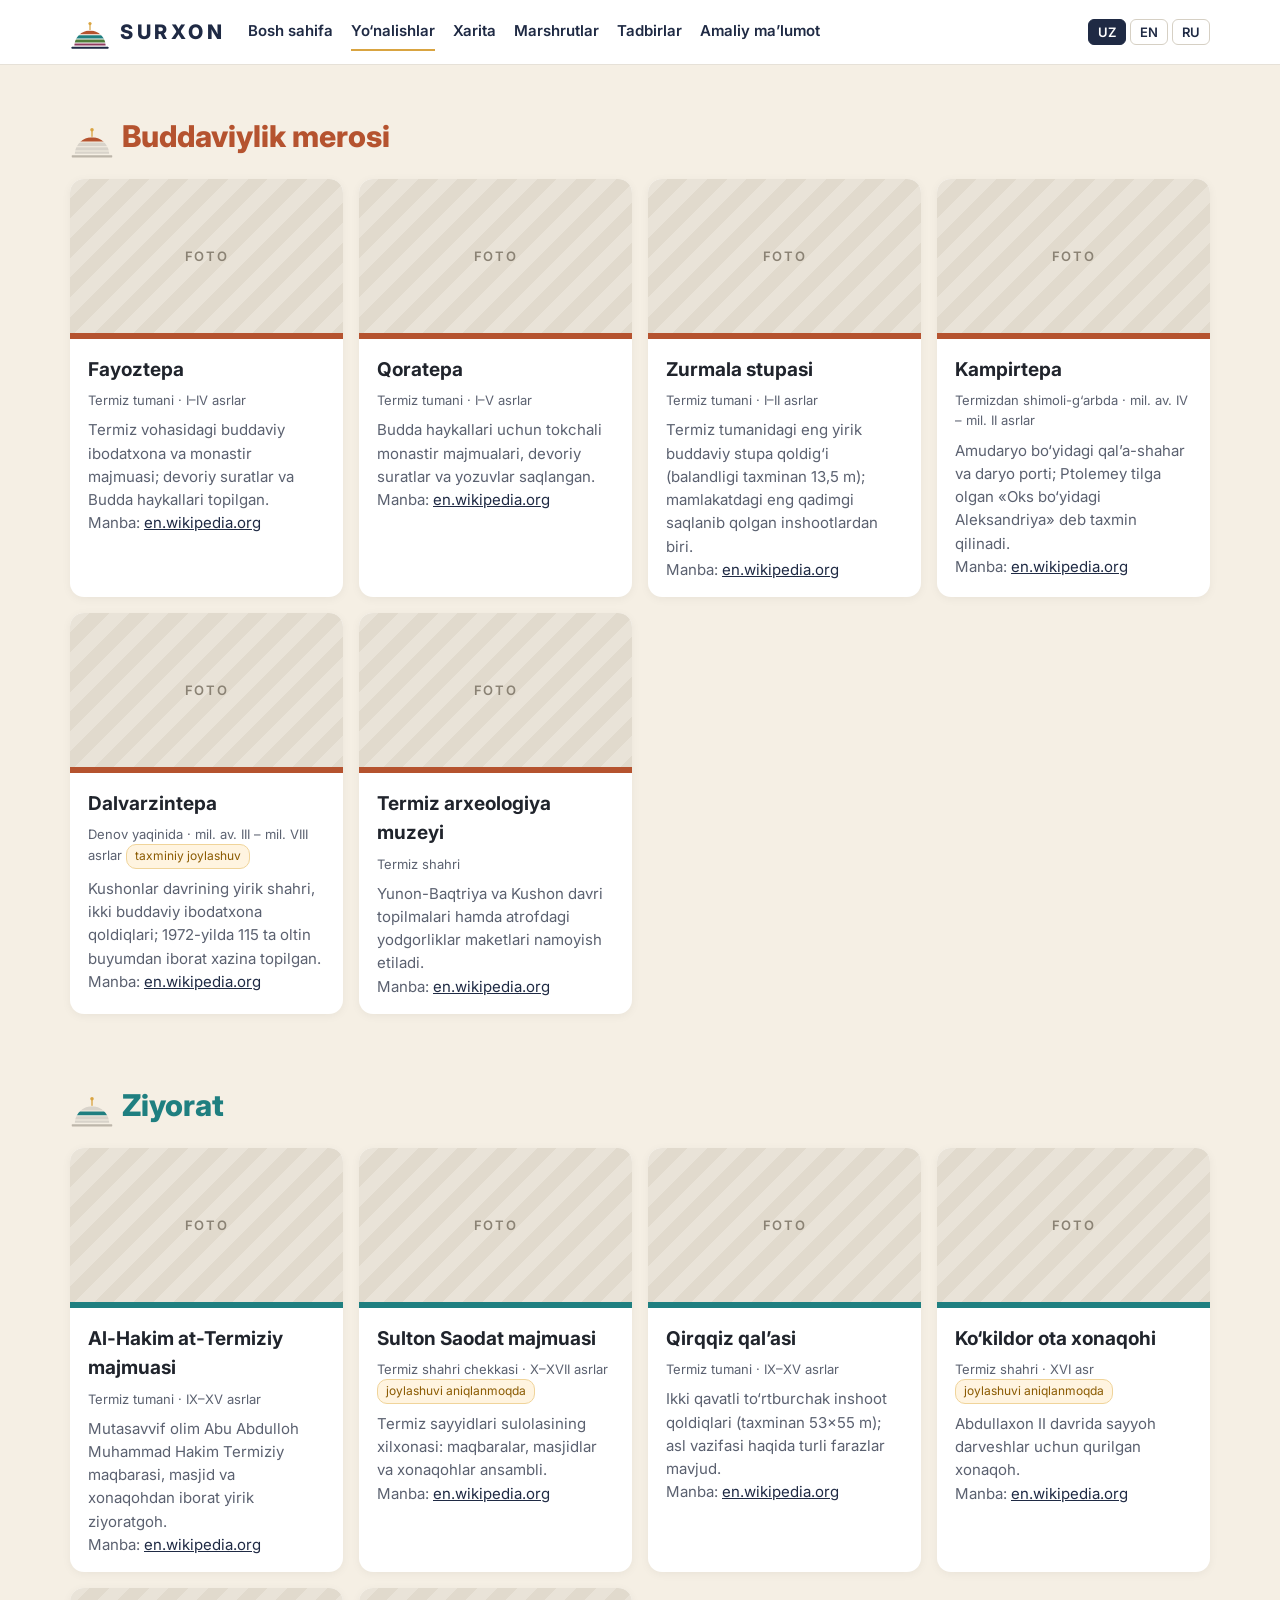
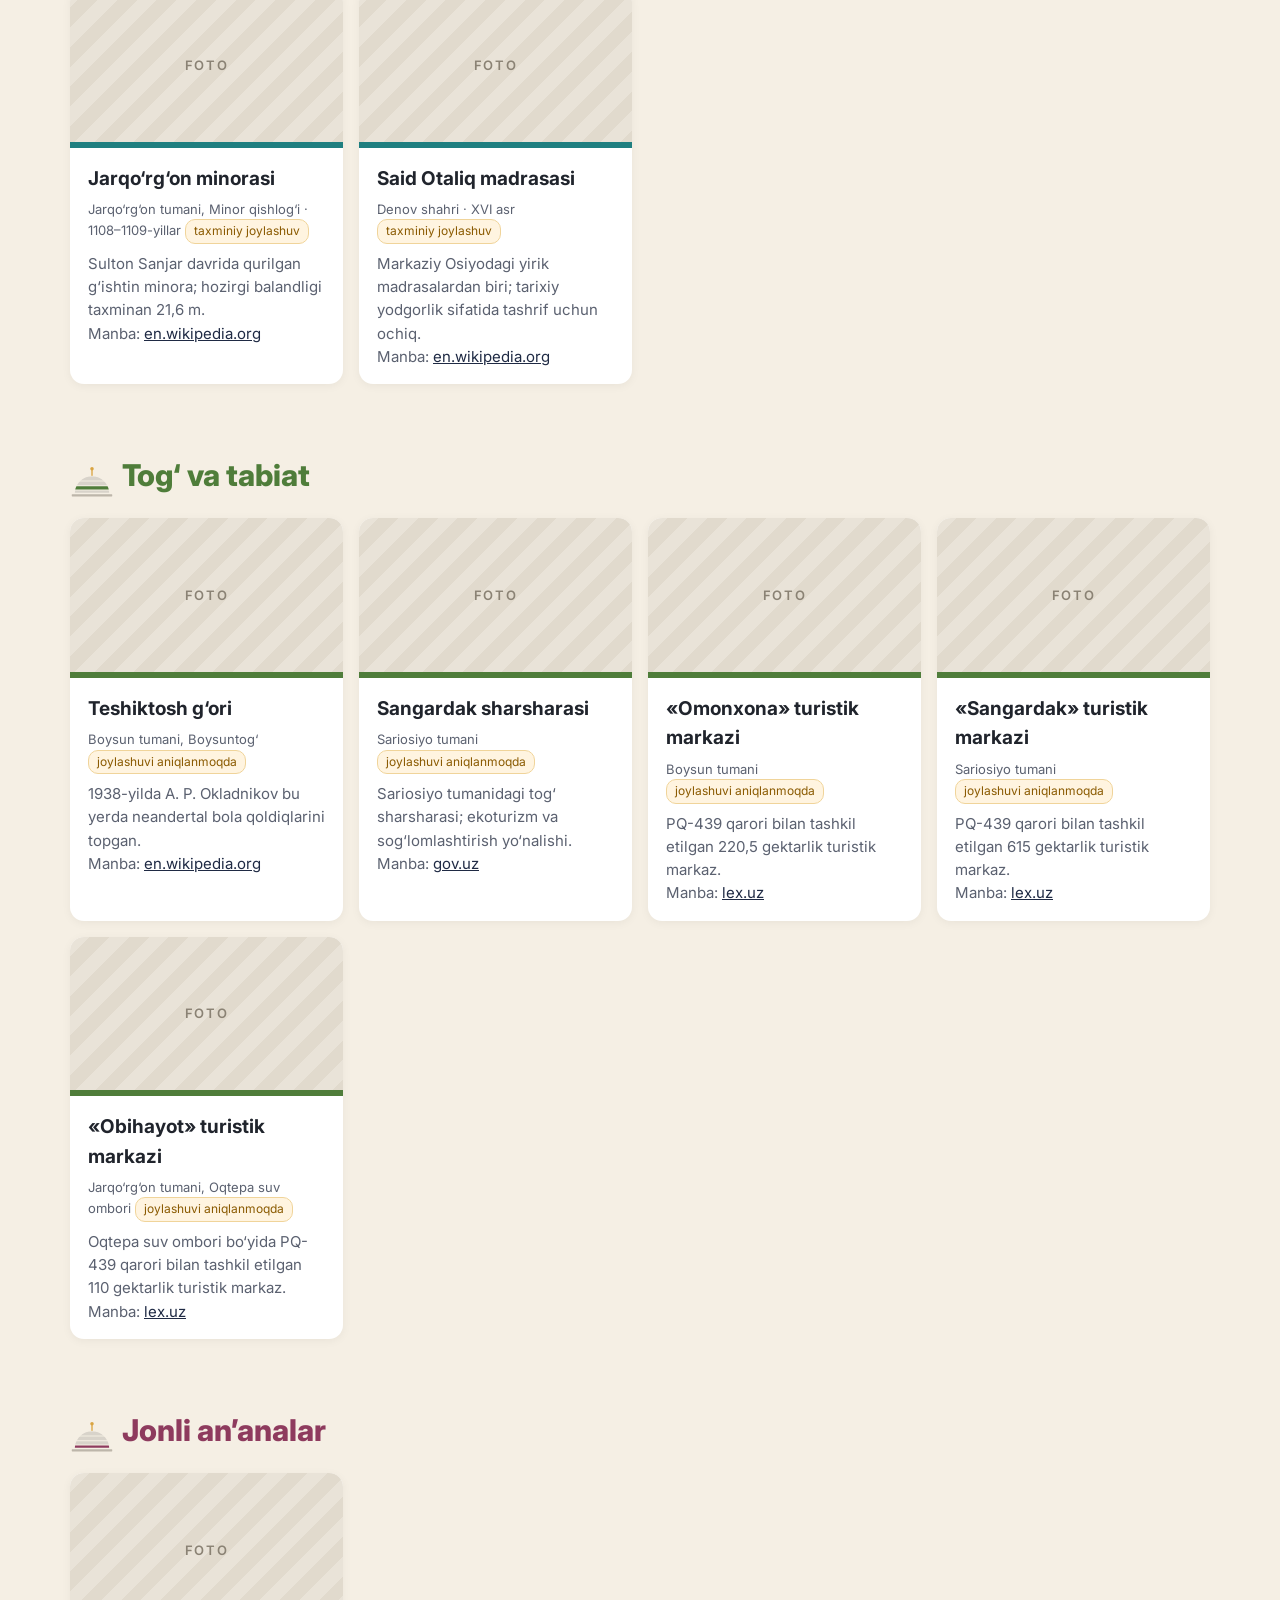
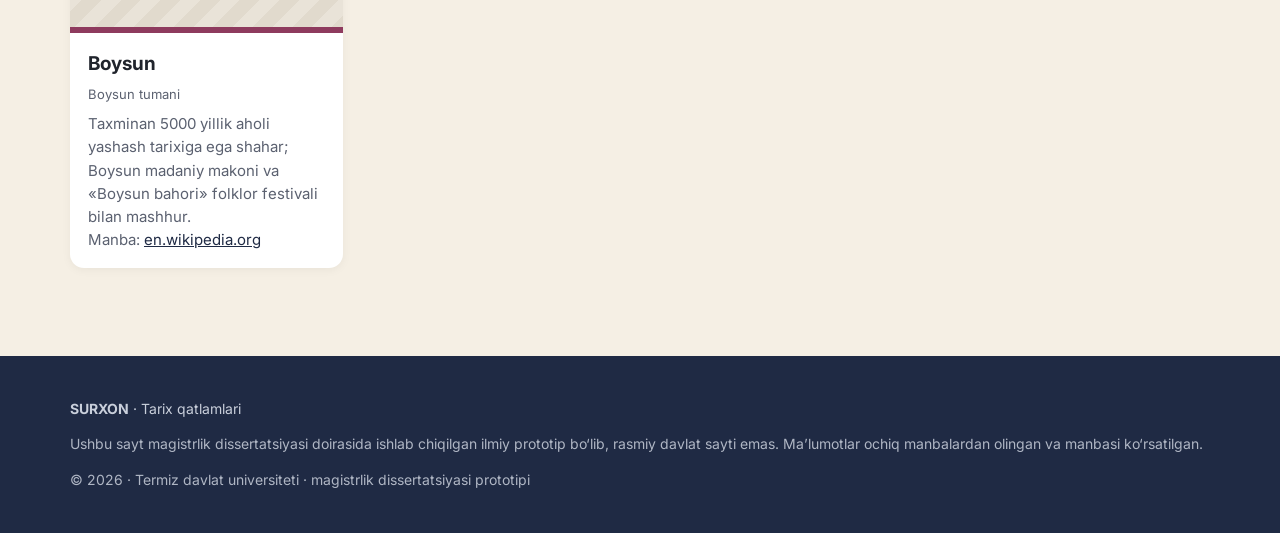
==== yonalishlar.html @ 80e91e6a "SURXON platformasi: ma’lumotlar bazasi, xarita, sahifalar Co-Authored-By: Claude Opus 5.5 <noreply@a" ====
<!doctype html>
<html lang="uz">
<head>
<meta charset="utf-8">
<meta name="viewport" content="width=device-width, initial-scale=1">
<title>Yo‘nalishlar · SURXON</title>
<meta name="description" content="Surxondaryo viloyati turizm salohiyatini raqamli targ‘ib qilish tizimi — ilmiy prototip.">
<link rel="icon" href="img/favicon.svg" type="image/svg+xml">
<link rel="stylesheet" href="css/style.css">
<script src="data/obyektlar.js"></script>
<script src="js/common.js"></script>
</head>
<body>
<main id="main" class="wrap" style="padding-top:28px"><div id="sections"></div></main>
<script>
header("yonalishlar.html");
window.pageRender = () => {
  document.getElementById("sections").innerHTML = Object.entries(CLUSTERS).map(([k, c]) => {
    const items = objects().filter(f => f.properties.klaster === k).map(f => {
      const p = f.properties;
      const warn = !f.geometry ? `<span class="badge-warn">${t("no_coords")}</span>` : (p.aniqlik === "taxminiy" ? `<span class="badge-warn">${t("approx")}</span>` : "");
      return `<article class="card obj"><div class="photo">FOTO</div><div class="bar" style="background:${c.color}"></div><div class="body">
        <h3>${field(p,"nomi")}</h3><div class="meta">${p.tuman}${p.davr && p.davr!=="–" ? " · "+p.davr : ""} ${warn}</div>
        <p>${field(p,"tavsif")}</p><p class="src">${t("source")}: <a href="${p.manba}" target="_blank" rel="noopener">${new URL(p.manba).hostname}</a></p></div></article>`;
    }).join("");
    return `<section class="block" id="${k}" style="padding-top:20px"><h2 style="color:${c.color}"><img src="img/${k}.svg" alt="" style="width:44px;display:inline-block;vertical-align:middle;margin-right:8px">${cname(k)}</h2><div class="objs">${items}</div></section>`;
  }).join("");
};
render();
if (location.hash) setTimeout(() => document.querySelector(location.hash)?.scrollIntoView(), 50);
</script>
</body></html>
---- css/style.css ----
/* SURXON brendbuki asosidagi uslublar (3.1-§, 3.2-jadval) */
@import url("https://fonts.googleapis.com/css2?family=Inter:wght@400;600;700;800&display=swap");
:root {
  --navy: #1F2A44; --gold: #D9A441; --stone: #F5EFE4; --ink: #20242C; --muted: #5b6170;
  --bud: #B5532F; --zi: #1F7F80; --eko: #4F7D3A; --etn: #8E3B5E;
  --radius: 14px; --max: 1180px;
}
* { box-sizing: border-box; }
html, body { margin: 0; }
body { font-family: "Inter", system-ui, sans-serif; color: var(--ink); background: var(--stone); line-height: 1.55; }
a { color: var(--navy); }
img { max-width: 100%; display: block; }
.wrap { max-width: var(--max); margin: 0 auto; padding: 0 20px; }
.skip { position: absolute; left: -9999px; } .skip:focus { left: 12px; top: 12px; background: #fff; padding: 8px; z-index: 9999; }

/* header */
header.site { background: #fff; border-bottom: 1px solid #e6e1d8; position: sticky; top: 0; z-index: 1000; }
header.site .wrap { display: flex; align-items: center; gap: 22px; min-height: 64px; flex-wrap: wrap; }
.brand { display: flex; align-items: center; gap: 10px; text-decoration: none; }
.brand img { width: 40px; height: 40px; }
.brand b { font-weight: 800; letter-spacing: .18em; color: var(--navy); font-size: 20px; }
nav.main { display: flex; gap: 18px; flex-wrap: wrap; }
nav.main a { text-decoration: none; font-weight: 600; font-size: 15px; padding: 6px 0; border-bottom: 2px solid transparent; }
nav.main a[aria-current="page"], nav.main a:hover { border-bottom-color: var(--gold); }
.lang { margin-left: auto; display: flex; gap: 4px; }
.lang button { border: 1px solid #d6d0c4; background: #fff; border-radius: 6px; padding: 4px 9px; font: 600 13px Inter, sans-serif; cursor: pointer; color: var(--navy); }
.lang button[aria-pressed="true"] { background: var(--navy); color: #fff; border-color: var(--navy); }

/* hero */
.hero { background: var(--navy); color: #fff; position: relative; overflow: hidden; }
.hero .wrap { padding-top: 64px; padding-bottom: 84px; position: relative; z-index: 2; }
.eyebrow { color: var(--gold); letter-spacing: .2em; font-weight: 700; font-size: 13px; text-transform: uppercase; }
.hero h1 { font-size: clamp(32px, 5vw, 54px); line-height: 1.07; margin: 12px 0 18px; font-weight: 800; max-width: 760px; }
.hero p { max-width: 620px; color: #d7dceb; font-size: 18px; }
.btn { display: inline-block; background: var(--gold); color: var(--navy); font-weight: 700; padding: 11px 20px; border-radius: 8px; text-decoration: none; margin-top: 10px; }
.btn.ghost { background: transparent; color: #fff; border: 1px solid #ffffff66; margin-left: 8px; }
.strata { position: absolute; left: 0; bottom: 0; width: 70%; z-index: 1; }
.strata div { height: 12px; }

/* sections */
section.block { padding: 48px 0; }
h2 { font-size: 30px; color: var(--navy); margin: 0 0 18px; font-weight: 800; }
.grid4 { display: grid; grid-template-columns: repeat(auto-fit, minmax(230px, 1fr)); gap: 18px; }
.card { background: #fff; border-radius: var(--radius); overflow: hidden; box-shadow: 0 2px 10px rgba(0,0,0,.05); text-decoration: none; color: inherit; display: flex; flex-direction: column; }
.card .bar { height: 6px; }
.card .body { padding: 16px 18px; }
.card h3 { margin: 0 0 6px; font-size: 19px; }
.card p { margin: 0; color: var(--muted); font-size: 15px; }
.photo { aspect-ratio: 16/9; background: repeating-linear-gradient(135deg,#e9e3d8 0 14px,#e1dacd 14px 28px); display: flex; align-items: center; justify-content: center; color: #8a8274; letter-spacing: .12em; font-weight: 600; font-size: 13px; }
.photo img { width: 100%; height: 100%; object-fit: cover; }
.stats { display: grid; grid-template-columns: repeat(auto-fit, minmax(200px, 1fr)); gap: 16px; }
.stat { background: #fff; border-radius: var(--radius); padding: 20px; }
.stat b { display: block; font-size: 38px; font-weight: 800; color: var(--navy); line-height: 1.1; }
.stat span { color: var(--muted); font-size: 15px; }
.src { font-size: 13px; color: var(--muted); margin-top: 12px; }

.tag { display: inline-block; color: #fff; font-size: 12px; font-weight: 700; letter-spacing: .06em; padding: 3px 9px; border-radius: 4px; text-transform: uppercase; }
.badge-warn { display: inline-block; background: #fff4e0; color: #8a5a00; border: 1px solid #f0d49a; font-size: 12px; padding: 2px 8px; border-radius: 10px; }

/* object list */
.objs { display: grid; grid-template-columns: repeat(auto-fill, minmax(270px, 1fr)); gap: 16px; }
.obj .meta { font-size: 13px; color: var(--muted); margin: 4px 0 8px; }

/* routes */
.route { background: #fff; border-radius: var(--radius); padding: 22px; margin-bottom: 18px; border-left: 8px solid var(--navy); }
.route ol { margin: 10px 0 0; padding-left: 22px; }
.route li { margin: 6px 0; }

/* map page */
.mapwrap { display: grid; grid-template-columns: 340px 1fr; height: calc(100vh - 65px); }
.side { background: #fff; overflow: auto; padding: 18px; border-right: 1px solid #e5e5e5; }
.side input[type=search] { width: 100%; padding: 10px 12px; border: 1px solid #ccc; border-radius: 8px; font: 15px Inter, sans-serif; }
.chips { display: flex; flex-wrap: wrap; gap: 8px; margin: 14px 0; }
.chip { border: 2px solid; background: #fff; padding: 6px 12px; border-radius: 20px; font: 600 14px Inter, sans-serif; cursor: pointer; }
.chip[aria-pressed="false"] { opacity: .45; }
.list .item { display: flex; gap: 10px; padding: 10px 4px; border-bottom: 1px solid #eee; cursor: pointer; align-items: flex-start; background: none; border-left: 0; border-right: 0; border-top: 0; width: 100%; text-align: left; font: inherit; color: inherit; }
.list .item:hover, .list .item:focus { background: #faf7f1; }
.dot { width: 12px; height: 12px; border-radius: 6px; flex: 0 0 12px; margin-top: 6px; }
#map { height: 100%; }
.leaflet-popup-content { font-family: Inter, sans-serif; min-width: 220px; }
.leaflet-popup-content h4 { margin: 4px 0 6px; font-size: 17px; color: var(--navy); }

/* footer */
footer.site { background: var(--navy); color: #c9cfdb; padding: 28px 0; font-size: 14px; margin-top: 40px; }
footer.site a { color: #fff; }
.disclaimer { opacity: .85; }

@media (max-width: 760px) {
  .mapwrap { grid-template-columns: 1fr; grid-template-rows: 45vh auto; height: auto; }
  #map { height: 45vh; order: -1; }
  .lang { margin-left: 0; }
  nav.main { gap: 12px; }
}
.leaflet-popup-content a.btn { color: var(--navy); }
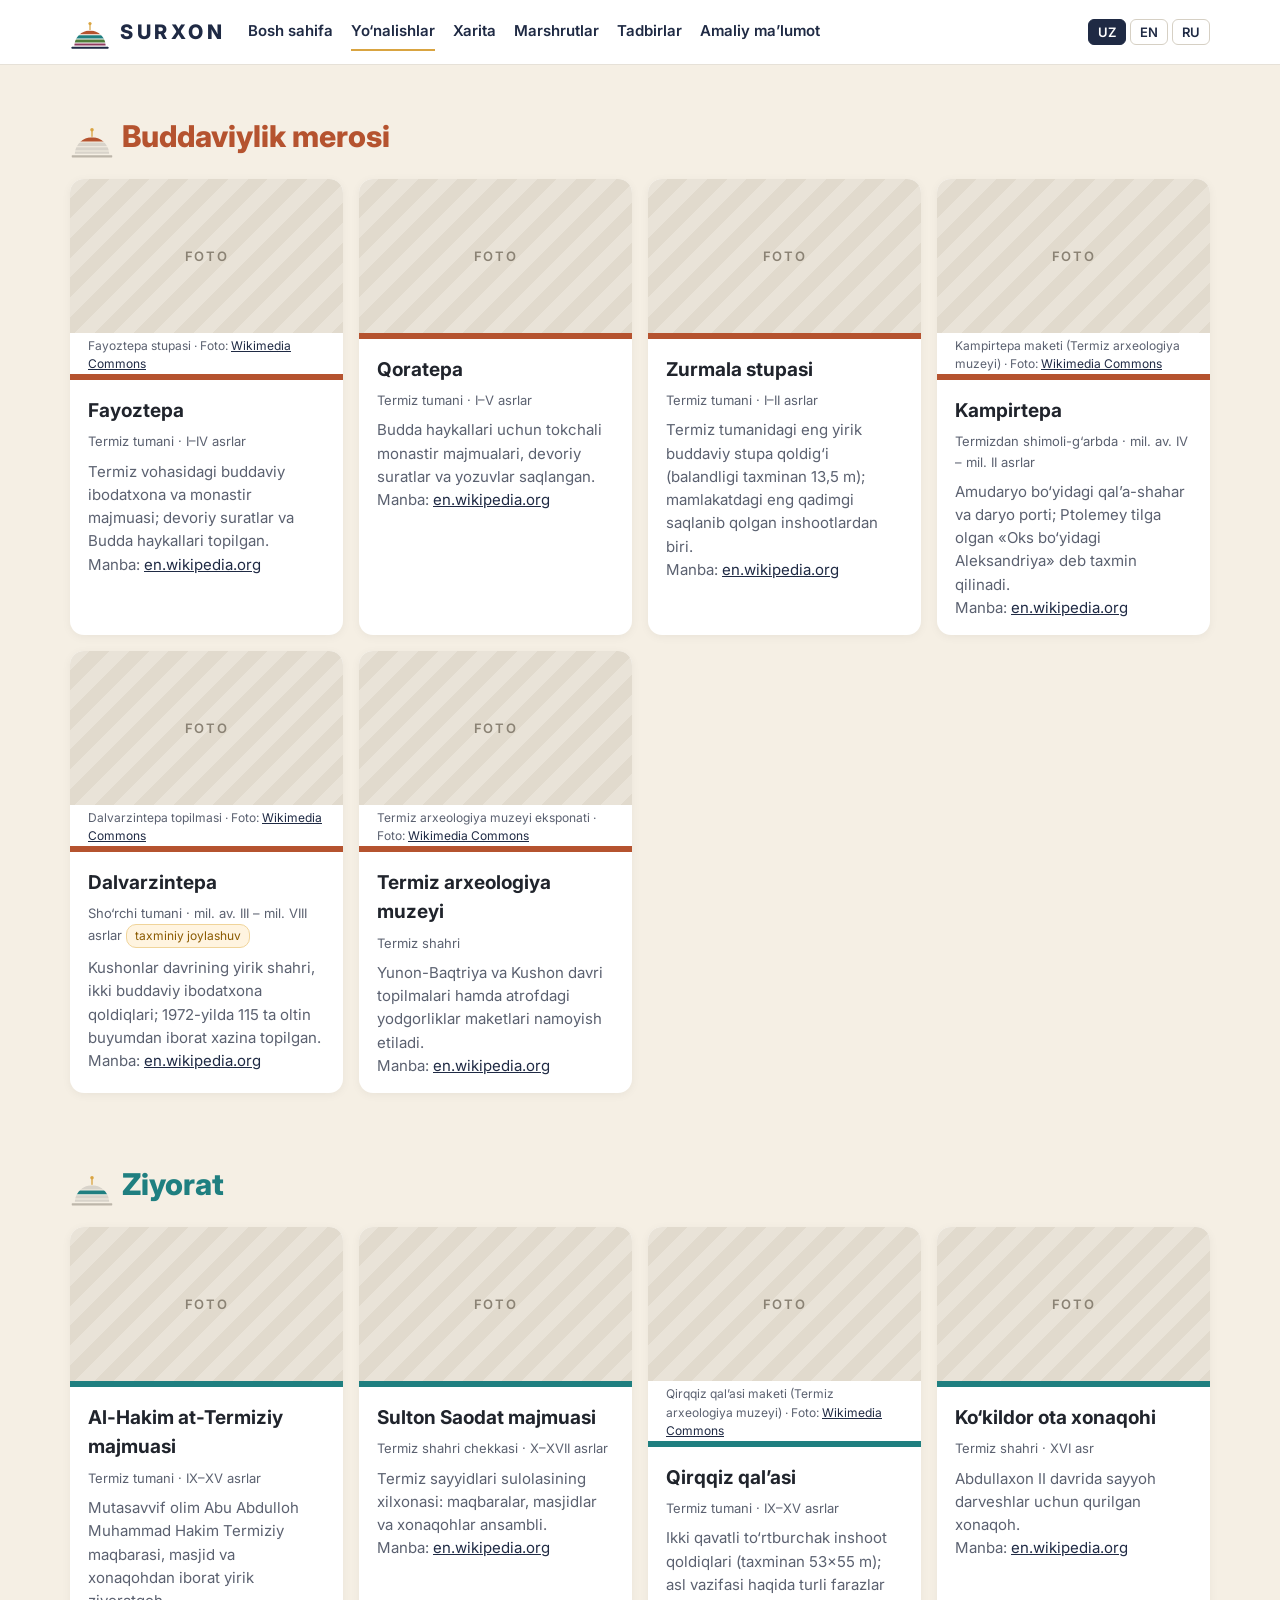
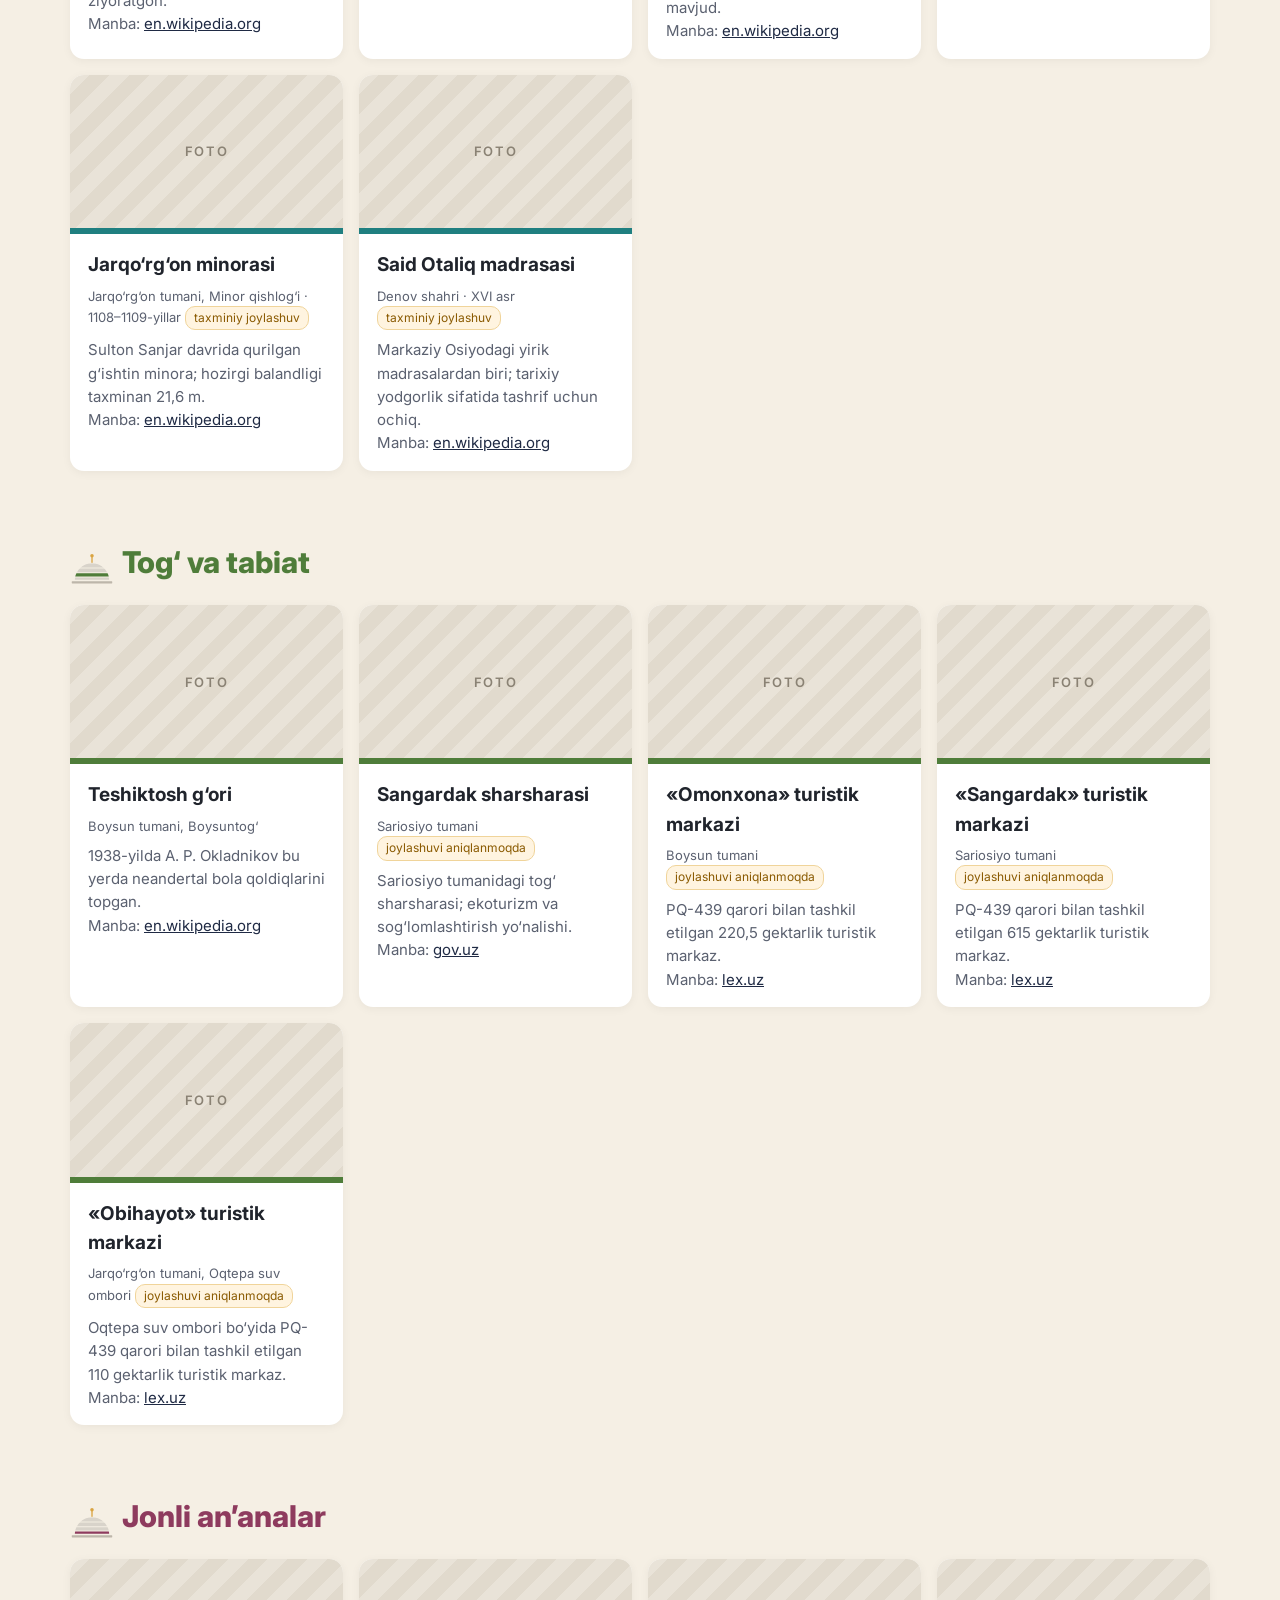
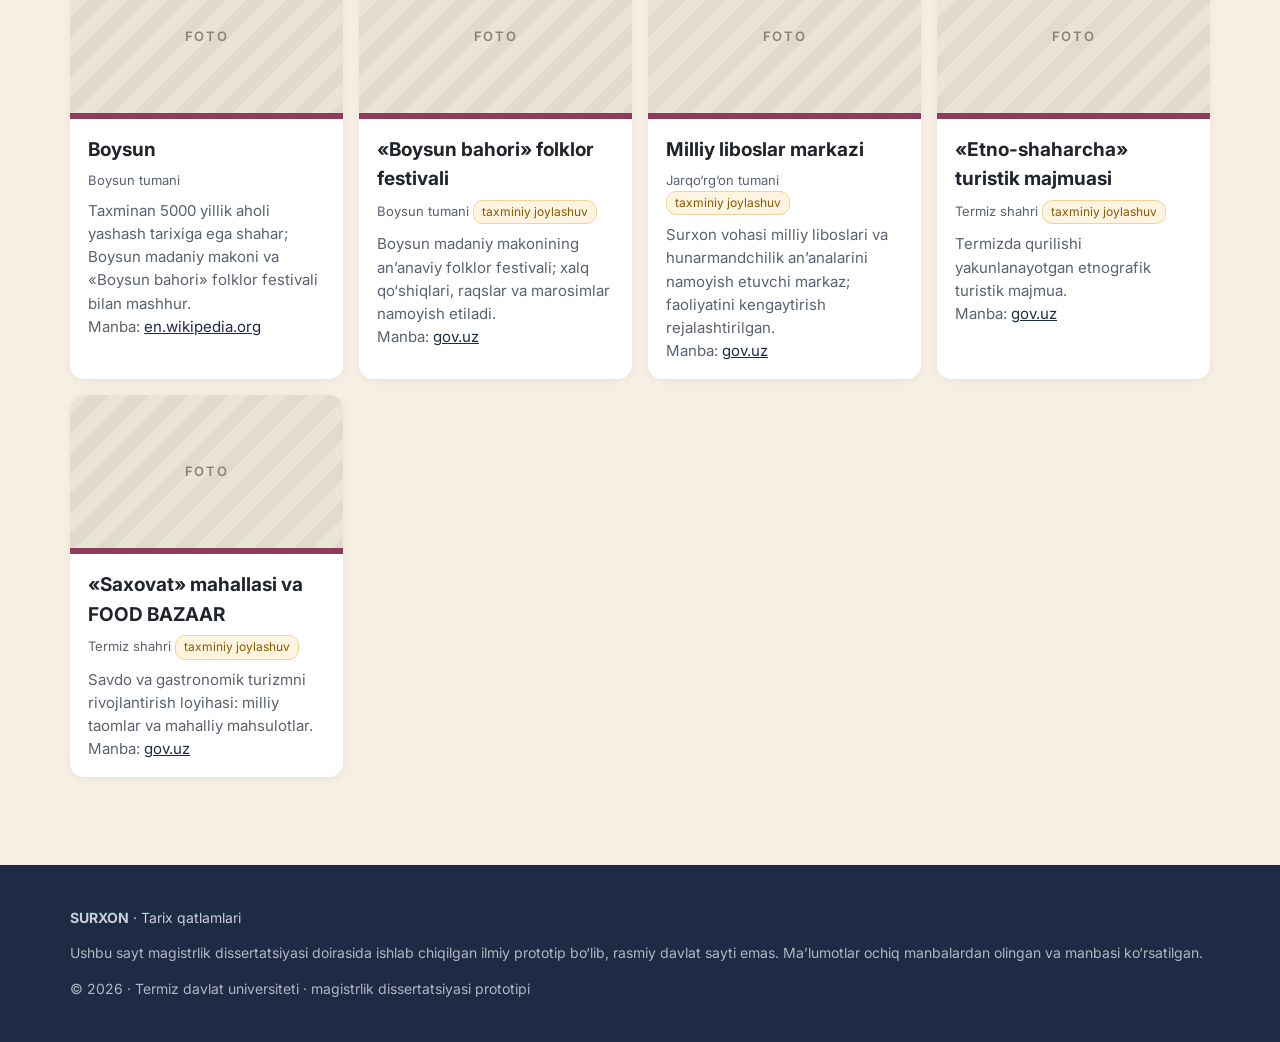
==== commit dc97d548: "Koordinatalar to‘ldirildi, Jonli an’analar obyektlari va Commons fotosuratlari qo‘shildi Co-Authored" ====
--- a/yonalishlar.html
+++ b/yonalishlar.html
@@ -19,7 +19,7 @@
     const items = objects().filter(f => f.properties.klaster === k).map(f => {
       const p = f.properties;
       const warn = !f.geometry ? `<span class="badge-warn">${t("no_coords")}</span>` : (p.aniqlik === "taxminiy" ? `<span class="badge-warn">${t("approx")}</span>` : "");
-      return `<article class="card obj"><div class="photo">FOTO</div><div class="bar" style="background:${c.color}"></div><div class="body">
+      return `<article class="card obj">${photoHtml(p)}<div class="bar" style="background:${c.color}"></div><div class="body">
         <h3>${field(p,"nomi")}</h3><div class="meta">${p.tuman}${p.davr && p.davr!=="–" ? " · "+p.davr : ""} ${warn}</div>
         <p>${field(p,"tavsif")}</p><p class="src">${t("source")}: <a href="${p.manba}" target="_blank" rel="noopener">${new URL(p.manba).hostname}</a></p></div></article>`;
     }).join("");
--- a/css/style.css
+++ b/css/style.css
@@ -92,3 +92,6 @@
   nav.main { gap: 12px; }
 }
 .leaflet-popup-content a.btn { color: var(--navy); }
+.credit { font-size: 12px; color: var(--muted); padding: 4px 18px 0; }
+.leaflet-popup-content .photo { aspect-ratio: 16/9; margin-bottom: 4px; border-radius: 6px; overflow: hidden; }
+.leaflet-popup-content .credit { padding: 0 0 4px; }
